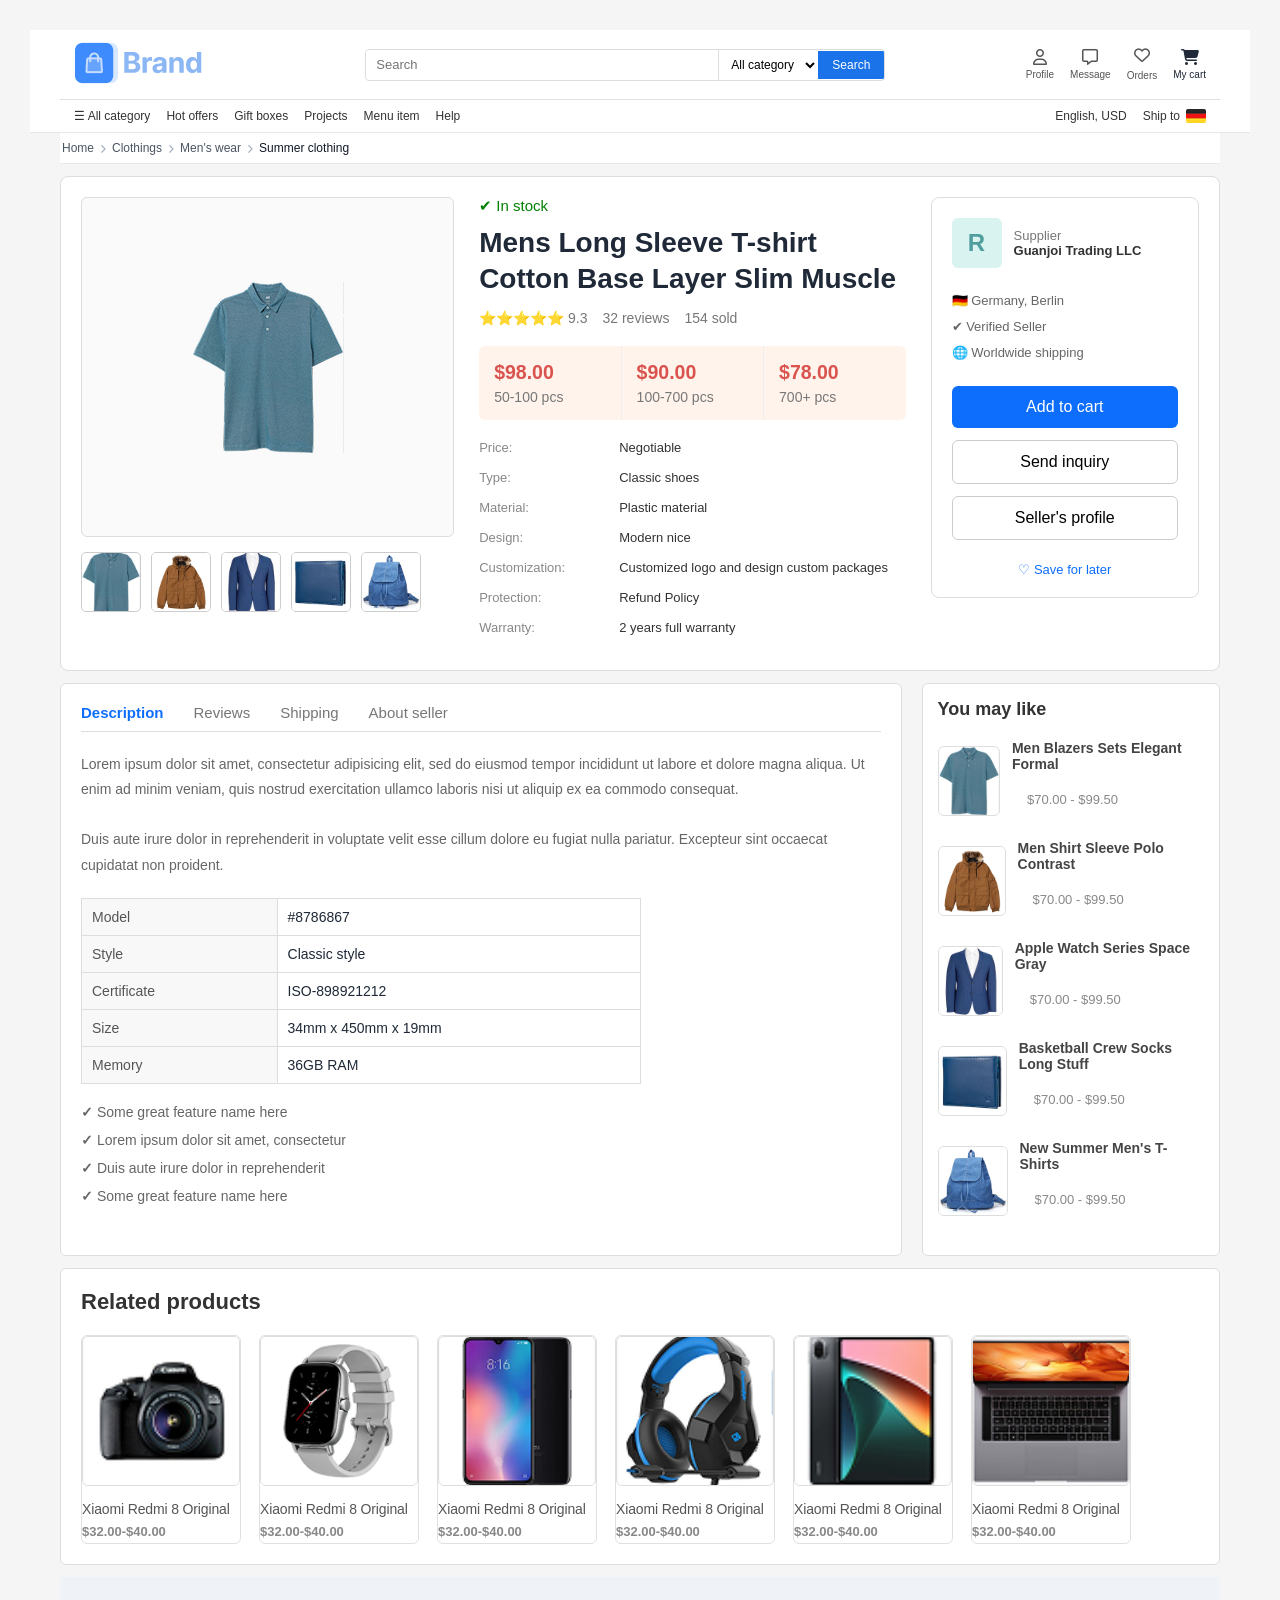
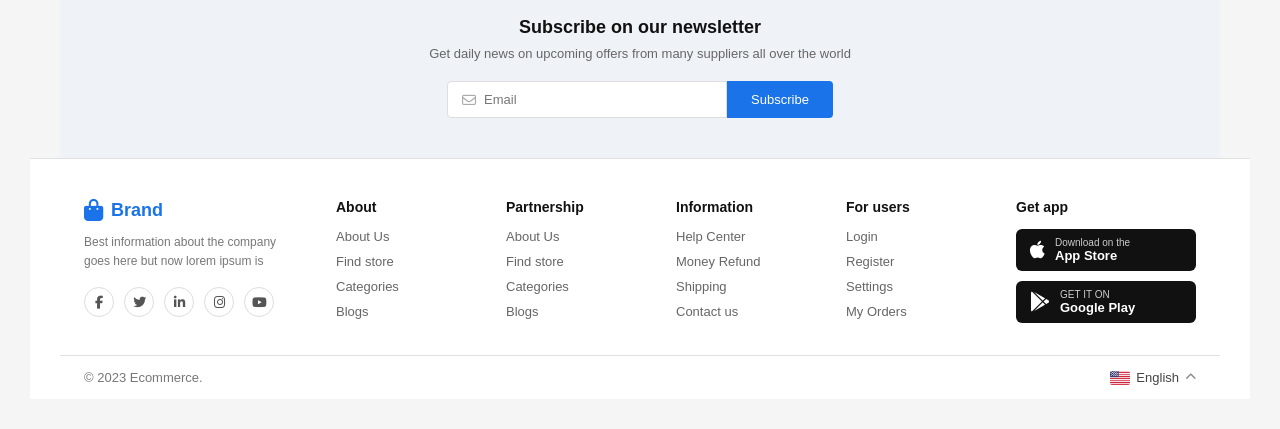
==== product.html @ b22c31a4 "first commit" ====
<!DOCTYPE html>
<!--
  Product detail — product.css + product-page.js + catalog.js + cart.js
-->
<html lang="en">

<head>
    <meta charset="UTF-8" />
    <meta name="viewport" content="width=device-width, initial-scale=1.0, viewport-fit=cover" />
    <meta name="theme-color" content="#1a73e8" />
    <meta name="apple-mobile-web-app-capable" content="yes" />
    <meta name="apple-mobile-web-app-status-bar-style" content="default" />
    <link rel="manifest" href="manifest.json" />
    <title>Product Card</title>
    <link rel="stylesheet" href="https://cdnjs.cloudflare.com/ajax/libs/font-awesome/6.5.0/css/all.min.css">
    <link rel="stylesheet" href="style.css">
    <link rel="stylesheet" href="product.css">
    <script src="./cart.js" defer></script>
    <script src="./site.js" defer></script>
    <script src="./catalog.js" defer></script>
    <script src="./product-page.js" defer></script>
</head>

<body>
    <header>
        <div class="top-navbar">
            <div class="logo">
                <a href="index.html"><img src="./assets/Layout/Brand/logo-colored.png" alt="Brand"></a>
            </div>
            <form class="search-bar">
                <input type="text" placeholder="Search" />
                <select>
                    <option>All category</option>
                    <option>Electronics</option>
                    <option>Clothing</option>
                </select>
                <button type="submit">Search</button>
            </form>
            <div class="nav-icons">
                <div class="nav-item">
                    <i class="fa-regular fa-user"></i>
                    <span>Profile</span>
                </div>
                <div class="nav-item">
                    <i class="fa-regular fa-message"></i>
                    <span>Message</span>
                </div>
                <div class="nav-item">
                    <i class="fa-regular fa-heart"></i>
                    <a href="listings.html"><span>Orders</span></a>
                </div>
                <a href="shopping-cart.html" class="nav-item nav-cart-link" data-nav-cart-link aria-label="Shopping cart">
                    <span class="nav-cart-visual" aria-hidden="true">
                        <i class="fa-solid fa-cart-shopping"></i>
                        <span class="nav-cart-badge" data-cart-badge hidden>0</span>
                    </span>
                    <span class="nav-cart-label">My cart</span>
                </a>
            </div>
        </div>
        <nav class="bottom-navbar">
            <ul class="menu-left">
                <li><a href="listings.html?category=mobile-accessories">☰ All category</a></li>
                <li><a href="listings.html">Hot offers</a></li>
                <li>Gift boxes</li>
                <li>Projects</li>
                <li>Menu item</li>
                <li>Help</li>
            </ul>
            <ul class="menu-right">
                <li>English, USD</li>
                <li>Ship to <img src="./assets/Layout1/Image/flags/DE@2x.png" alt="DE"></li>
            </ul>
        </nav>
    </header>
    <div class="breadcrumb-bar">
        <div class="breadcrumb-inner">
            <a href="index.html">Home</a>
            <i class="fa-solid fa-chevron-right"></i>
            <a href="listings.html?category=mobile-accessories">Clothings</a>
            <i class="fa-solid fa-chevron-right"></i>
            <a href="listings.html?category=headphones">Men's wear</a>
            <i class="fa-solid fa-chevron-right"></i>
            <span>Summer clothing</span>
        </div>
    </div>

    <div class="container">

        <!-- LEFT -->
        <div class="left">

            <div class="main-image">
                <img id="productMainImage" src="./assets/Layout/alibaba/Image/cloth/1.png" alt="Product">
            </div>

            <div class="thumbnails">
                <div class="thumb"><img src="./assets/Layout/alibaba/Image/cloth/1.png"></div>
                <div class="thumb"><img src="./assets/Layout/alibaba/Image/cloth/2.png"></div>
                <div class="thumb"><img src="./assets/Layout/alibaba/Image/cloth/3.png"></div>
                <div class="thumb"><img src="./assets/Layout/alibaba/Image/cloth/4.png"></div>
                <div class="thumb"><img src="./assets/Layout/alibaba/Image/cloth/5.png"></div>
            </div>

        </div>

        <!-- MIDDLE -->
        <div class="middle">

            <div class="stock">✔ In stock</div>

            <div class="title" id="productPageTitle">
                Mens Long Sleeve T-shirt Cotton Base Layer Slim Muscle
            </div>

            <div class="rating">
                <span>⭐⭐⭐⭐⭐ 9.3</span>
                <span>32 reviews</span>
                <span>154 sold</span>
            </div>

            <div class="price-box">

                <div class="price">
                    <h2>$98.00</h2>
                    <p>50-100 pcs</p>
                </div>

                <div class="price">
                    <h2>$90.00</h2>
                    <p>100-700 pcs</p>
                </div>

                <div class="price">
                    <h2>$78.00</h2>
                    <p>700+ pcs</p>
                </div>

            </div>

            <div class="info">

                <div class="info-row">
                    <div class="label">Price:</div>
                    <div class="value">Negotiable</div>
                </div>

                <div class="info-row">
                    <div class="label">Type:</div>
                    <div class="value">Classic shoes</div>
                </div>

                <div class="info-row">
                    <div class="label">Material:</div>
                    <div class="value">Plastic material</div>
                </div>

                <div class="info-row">
                    <div class="label">Design:</div>
                    <div class="value">Modern nice</div>
                </div>

                <div class="info-row">
                    <div class="label">Customization:</div>
                    <div class="value">
                        Customized logo and design custom packages
                    </div>
                </div>

                <div class="info-row">
                    <div class="label">Protection:</div>
                    <div class="value">Refund Policy</div>
                </div>

                <div class="info-row">
                    <div class="label">Warranty:</div>
                    <div class="value">2 years full warranty</div>
                </div>

            </div>

        </div>

        <!-- RIGHT -->
        <div class="right">

            <div class="supplier">

                <div class="logo">R</div>

                <div>
                    <div style="color:#777;">Supplier</div>
                    <div class="company">Guanjoi Trading LLC</div>
                </div>

            </div>

            <div class="details">
                🇩🇪 Germany, Berlin <br>
                ✔ Verified Seller <br>
                🌐 Worldwide shipping
            </div>

            <button type="button" class="btn primary" id="productAddToCartBtn">Add to cart</button>
            <button type="button" class="btn secondary">Send inquiry</button>
            <button type="button" class="btn secondary">Seller's profile</button>

            <div class="save">♡ Save for later</div>

        </div>

    </div>
    <!-- TOP SECTION -->
    <div class="top-section">

        <!-- LEFT -->
        <div class="left-panel">

            <!-- TABS -->
            <div class="tabs">
                <div class="tab active">Description</div>
                <div class="tab">Reviews</div>
                <div class="tab">Shipping</div>
                <div class="tab">About seller</div>
            </div>

            <!-- DESCRIPTION -->
            <div class="description">
                Lorem ipsum dolor sit amet, consectetur adipisicing elit,
                sed do eiusmod tempor incididunt ut labore et dolore magna aliqua.
                Ut enim ad minim veniam, quis nostrud exercitation ullamco laboris
                nisi ut aliquip ex ea commodo consequat.

                <br><br>

                Duis aute irure dolor in reprehenderit in voluptate velit esse
                cillum dolore eu fugiat nulla pariatur. Excepteur sint occaecat
                cupidatat non proident.
            </div>

            <!-- TABLE -->
            <table class="info-table">

                <tr>
                    <td>Model</td>
                    <td>#8786867</td>
                </tr>

                <tr>
                    <td>Style</td>
                    <td>Classic style</td>
                </tr>

                <tr>
                    <td>Certificate</td>
                    <td>ISO-898921212</td>
                </tr>

                <tr>
                    <td>Size</td>
                    <td>34mm x 450mm x 19mm</td>
                </tr>

                <tr>
                    <td>Memory</td>
                    <td>36GB RAM</td>
                </tr>

            </table>

            <!-- FEATURES -->
            <ul class="features">
                <li>Some great feature name here</li>
                <li>Lorem ipsum dolor sit amet, consectetur</li>
                <li>Duis aute irure dolor in reprehenderit</li>
                <li>Some great feature name here</li>
            </ul>

        </div>

        <!-- RIGHT -->
        <div class="right-panel">

            <h3>You may like</h3>

            <div class="suggestion">
                <img src="./assets/Layout/alibaba/Image/cloth/1.png" alt="">
                <div class="suggestion-info">
                    <h4>Men Blazers Sets Elegant Formal</h4>
                    <div class="price">$70.00 - $99.50</div>
                </div>
            </div>

            <div class="suggestion">
                <img src="./assets/Layout/alibaba/Image/cloth/2.png" alt="">
                <div class="suggestion-info">
                    <h4>Men Shirt Sleeve Polo Contrast</h4>
                    <div class="price">$70.00 - $99.50</div>
                </div>
            </div>

            <div class="suggestion">
                <img src="./assets/Layout/alibaba/Image/cloth/3.png" alt="">
                <div class="suggestion-info">
                    <h4>Apple Watch Series Space Gray</h4>
                    <div class="price">$70.00 - $99.50</div>
                </div>
            </div>

            <div class="suggestion">
                <img src="./assets/Layout/alibaba/Image/cloth/4.png" alt="">
                <div class="suggestion-info">
                    <h4>Basketball Crew Socks Long Stuff</h4>
                    <div class="price">$70.00 - $99.50</div>
                </div>
            </div>

            <div class="suggestion">
                <img src="./assets/Layout/alibaba/Image/cloth/5.png" alt="">
                <div class="suggestion-info">
                    <h4>New Summer Men's T-Shirts</h4>
                    <div class="price">$70.00 - $99.50</div>
                </div>
            </div>

        </div>

    </div>

    <!-- RELATED PRODUCTS -->
    <div class="related-products">

        <h2>Related products</h2>

        <div class="products">

            <div class="product-card">
                <img src="./assets/Image/tech/6.png" alt="">
                <div class="product-name">Xiaomi Redmi 8 Original</div>
                <div class="product-price">$32.00-$40.00</div>
            </div>

            <div class="product-card">
                <img src="./assets/Image/tech/8.png" alt="">
                <div class="product-name">Xiaomi Redmi 8 Original</div>
                <div class="product-price">$32.00-$40.00</div>
            </div>

            <div class="product-card">
                <img src="./assets/Image/tech/image 23.png" alt="">
                <div class="product-name">Xiaomi Redmi 8 Original</div>
                <div class="product-price">$32.00-$40.00</div>
            </div>

            <div class="product-card">
                <img src="./assets/Image/tech/image 29.png" alt="">
                <div class="product-name">Xiaomi Redmi 8 Original</div>
                <div class="product-price">$32.00-$40.00</div>
            </div>

            <div class="product-card">
                <img src="./assets/Image/tech/image 32.png" alt="">
                <div class="product-name">Xiaomi Redmi 8 Original</div>
                <div class="product-price">$32.00-$40.00</div>
            </div>

            <div class="product-card">
                <img src="./assets/Image/tech/image 34.png" alt="">
                <div class="product-name">Xiaomi Redmi 8 Original</div>
                <div class="product-price">$32.00-$40.00</div>
            </div>

        </div>

    </div>

    <!-- Newsletter -->
    <div class="newsletter-section">
        <h3 class="newsletter-title">Subscribe on our newsletter</h3>
        <p class="newsletter-sub">Get daily news on upcoming offers from many suppliers all over the world</p>
        <div class="newsletter-form">
            <div class="newsletter-input-wrap">
                <i class="fa-regular fa-envelope"></i>
                <input type="email" placeholder="Email">
            </div>
            <button class="newsletter-btn">Subscribe</button>
        </div>
    </div>
    
    <!-- Footer -->
    <footer class="footer">
        <div class="footer-top">

            <!-- Brand -->
            <div class="footer-brand">
                <div class="footer-logo">
                    <i class="fa-solid fa-bag-shopping"></i>
                    <span>Brand</span>
                </div>
                <p class="footer-desc">Best information about the company goes here but now lorem ipsum is</p>
                <div class="footer-socials">
                    <a href="#"><i class="fa-brands fa-facebook-f"></i></a>
                    <a href="#"><i class="fa-brands fa-twitter"></i></a>
                    <a href="#"><i class="fa-brands fa-linkedin-in"></i></a>
                    <a href="#"><i class="fa-brands fa-instagram"></i></a>
                    <a href="#"><i class="fa-brands fa-youtube"></i></a>
                </div>
            </div>

            <!-- About -->
            <div class="footer-col">
                <h4 class="footer-col-title">About</h4>
                <ul>
                    <li><a href="#">About Us</a></li>
                    <li><a href="#">Find store</a></li>
                    <li><a href="#">Categories</a></li>
                    <li><a href="#">Blogs</a></li>
                </ul>
            </div>

            <!-- Partnership -->
            <div class="footer-col">
                <h4 class="footer-col-title">Partnership</h4>
                <ul>
                    <li><a href="#">About Us</a></li>
                    <li><a href="#">Find store</a></li>
                    <li><a href="#">Categories</a></li>
                    <li><a href="#">Blogs</a></li>
                </ul>
            </div>

            <!-- Information -->
            <div class="footer-col">
                <h4 class="footer-col-title">Information</h4>
                <ul>
                    <li><a href="#">Help Center</a></li>
                    <li><a href="#">Money Refund</a></li>
                    <li><a href="#">Shipping</a></li>
                    <li><a href="#">Contact us</a></li>
                </ul>
            </div>

            <!-- For users -->
            <div class="footer-col">
                <h4 class="footer-col-title">For users</h4>
                <ul>
                    <li><a href="#">Login</a></li>
                    <li><a href="#">Register</a></li>
                    <li><a href="#">Settings</a></li>
                    <li><a href="#">My Orders</a></li>
                </ul>
            </div>

            <!-- Get app -->
            <div class="footer-col">
                <h4 class="footer-col-title">Get app</h4>
                <div class="app-buttons">
                    <a href="#" class="app-btn">
                        <i class="fa-brands fa-apple"></i>
                        <div>
                            <span class="app-sub">Download on the</span>
                            <span class="app-store">App Store</span>
                        </div>
                    </a>
                    <a href="#" class="app-btn">
                        <i class="fa-brands fa-google-play"></i>
                        <div>
                            <span class="app-sub">GET IT ON</span>
                            <span class="app-store">Google Play</span>
                        </div>
                    </a>
                </div>
            </div>

        </div>

        <!-- Footer Bottom -->
        <div class="footer-bottom">
            <p>© 2023 Ecommerce.</p>
            <div class="footer-lang">
                <img src="./assets/Layout1/Image/flags/US@2x.png" alt="">
                <span>English</span>
                <i class="fa-solid fa-chevron-up"></i>
            </div>
        </div>
    </footer>


</body>

</html>
---- style.css ----
/* =============================================================================
   style.css — Global layout & homepage sections
   Load order: this file first, then page CSS (listings / product / cart).
   Contains: reset, header & nav, home grids, footer, responsive breakpoints.
   ============================================================================= */

/* --- Reset --- */
* {
    margin: 0;
    padding: 0;
    box-sizing: border-box;
}


/* --- Layout tokens (used sitewide + in page stylesheets) --- */
:root {
    /* Max content width and horizontal inset for centered sections */
    --site-max-width: 1160px;
    --site-gutter: 16px;
    /* Minimum tap target for icon-only nav on small screens */
    --tap-min: 44px;
}


html {
    -webkit-text-size-adjust: 100%;
    text-size-adjust: 100%;
}


body {
    font-family: system-ui, -apple-system, "Segoe UI", Roboto, "Helvetica Neue", Arial, sans-serif;
    font-size: 13px;
    background: #f7fafc;
    color: #1f2937;
    padding-left: env(safe-area-inset-left, 0);
    padding-right: env(safe-area-inset-right, 0);
    padding-bottom: env(safe-area-inset-bottom, 0);
}

header {
    background: #fff;
    border-bottom: 1px solid #e5e7eb;
    padding-top: env(safe-area-inset-top, 0);
}


/* --- Breadcrumb (all pages) --- */
.breadcrumb-bar {
    background: #fff;
    border-bottom: 1px solid #e8e8e8;
    padding: 8px 0;
    width: min(var(--site-max-width), calc(100% - (var(--site-gutter) * 2)));
    margin: 0 auto;
}

.breadcrumb-inner {
    display: flex;
    align-items: center;
    gap: 6px;
    font-size: 12px;
    color: #7b8794;
    padding: 0 2px;
}

.breadcrumb-inner a {
    color: #4b5563;
    text-decoration: none;
}

.breadcrumb-inner a:hover {
    color: #1a73e8;
}

.breadcrumb-inner i {
    font-size: 9px;
    color: #a0aec0;
}

.breadcrumb-inner span {
    color: #111827;
    font-weight: 500;
}


/* Centered column width: same math as --site-max-width + gutters */
.top-navbar,
.bottom-navbar,
.main,
.deals-section,
.home-section,
.electronics-section,
.quote-banner,
.recommended-section,
.services-section,
.suppliers-section,
.newsletter-section,
.footer-top,
.footer-bottom {
    width: min(var(--site-max-width), calc(100% - (var(--site-gutter) * 2)));
    margin-left: auto;
    margin-right: auto;
}


/* ========== Top header: logo + search + account icons ========== */
.top-navbar {
    display: flex;
    align-items: center;
    justify-content: space-between;
    padding: 10px 14px;
    background: #fff;
}

.logo h2 {
    font-size: 22px;
    font-weight: 700;
}


/* Primary search (submit guarded in site.js when query empty) */
.search-bar {
    display: flex;
    align-items: center;
    border: 1px solid #ddd;
    border-radius: 4px;
    overflow: hidden;
    flex: 1;
    margin: 0 24px;
    max-width: 520px;
}

.search-bar input {
    flex: 1;
    border: none;
    outline: none;
    padding: 7px 10px;
    font-size: 13px;
}

.search-bar select {
    border: none;
    border-left: 1px solid #ddd;
    outline: none;
    padding: 7px 8px;
    background: #fff;
    font-size: 12px;
    cursor: pointer;
}

.search-bar button {
    border: none;
    background: #1a73e8;
    color: #fff;
    padding: 7px 14px;
    cursor: pointer;
    font-size: 12px;
    white-space: nowrap;
}


/* Profile / messages / orders / cart — cart uses .nav-cart-link + badge */
.nav-icons {
    display: flex;
    align-items: center;
    gap: 16px;
}

.nav-item {
    display: flex;
    flex-direction: column;
    align-items: center;
    cursor: pointer;
    color: #555;
    gap: 4px;
    text-decoration: none;
}

.nav-item a {
    color: inherit;
    text-decoration: none;
}

.nav-item a[aria-current="page"] span {
    color: #1a73e8;
    font-weight: 600;
}

.nav-item i {
    font-size: 16px;
}

.nav-item span {
    font-size: 10px;
}

a.nav-item {
    color: inherit;
    text-decoration: none;
}

.nav-cart-link {
    position: relative;
}

.nav-cart-visual {
    position: relative;
    display: inline-flex;
    align-items: center;
    justify-content: center;
}

.nav-cart-badge {
    position: absolute;
    top: -7px;
    right: -10px;
    min-width: 16px;
    height: 16px;
    padding: 0 4px;
    border-radius: 999px;
    background: #e53935;
    color: #fff;
    font-size: 9px;
    font-weight: 700;
    line-height: 16px;
    text-align: center;
    font-family: system-ui, -apple-system, sans-serif;
    box-shadow: 0 0 0 1px #fff;
}

.nav-cart-link:focus-visible {
    outline: 2px solid #1a73e8;
    outline-offset: 3px;
    border-radius: 4px;
}

.nav-cart-link:hover .nav-cart-label,
.nav-cart-link:hover .fa-cart-shopping {
    color: #1a73e8;
}


/* ========== Secondary nav: category links + locale ========== */
.bottom-navbar {
    display: flex;
    align-items: center;
    justify-content: space-between;
    padding: 9px 14px;
    background: #fff;
    border-top: 1px solid #e0e0e0;
}

.menu-left {
    display: flex;
    align-items: center;
    gap: 16px;
    list-style: none;
    margin: 0;
    padding: 0;
}

.menu-left li {
    cursor: pointer;
    color: #333;
    font-size: 12px;
}

.menu-left li a {
    color: inherit;
    text-decoration: none;
}

.menu-right {
    display: flex;
    align-items: center;
    gap: 16px;
    list-style: none;
    margin: 0;
    padding: 0;
}

.menu-right li {
    display: flex;
    align-items: center;
    gap: 6px;
    cursor: pointer;
    color: #333;
    font-size: 12px;
}

.menu-right li img {
    width: 20px;
    height: 14px;
    object-fit: cover;
    border-radius: 2px;
    vertical-align: middle;
}


/* ========== Homepage: categories | hero banner | side panel ========== */
.main {
    display: flex;
    align-items: stretch;
    gap: 10px;
    padding: 10px;
    background: #fff;
    border: 1px solid #e5e7eb;
    border-radius: 6px;
    margin-top: 12px;
}


/* Left column category list */
.categories {
    width: 180px;
    flex-shrink: 0;
    border: 1px solid #e0e0e0;
    border-radius: 4px;
    overflow: hidden;
}

.categories ul {
    list-style: none;
    margin: 0;
    padding: 0;
}

.categories ul li {
    padding: 8px 12px;
    font-size: 12px;
    color: #444;
    cursor: pointer;
    border-bottom: 1px solid #f0f0f0;
    transition: background 0.15s;
}

.categories ul li:last-child {
    border-bottom: none;
}

.categories ul li:hover {
    background: #f5f5f5;
}

.categories ul li.active {
    background: #e8f0fe;
    color: #1a73e8;
    font-weight: 600;
}


/* Center hero */
.main-banner {
    flex: 1;
    position: relative;
    border-radius: 4px;
    overflow: hidden;
    min-height: 300px;
    background: #b2dfdb;
}

.banner-img {
    width: 100%;
    height: 100%;
    object-fit: cover;
    display: block;
}

.banner-content {
    position: absolute;
    top: 50%;
    left: 28px;
    transform: translateY(-50%);
    z-index: 2;
}

.banner-subtitle {
    font-size: 14px;
    color: #333;
    margin-bottom: 4px;
}

.banner-title {
    font-size: 40px;
    font-weight: 700;
    color: #111;
    margin-bottom: 20px;
    line-height: 1.05;
}

.learn-more-btn {
    background: #fff;
    color: #333;
    border: 1px solid #ccc;
    padding: 7px 14px;
    border-radius: 4px;
    font-size: 12px;
    cursor: pointer;
    transition: background 0.15s;
}

.learn-more-btn:hover {
    background: #f5f5f5;
}


/* Right: login card + promo tiles */
.side-panel {
    width: 180px;
    flex-shrink: 0;
    display: flex;
    flex-direction: column;
    gap: 8px;
}

.user-card {
    border: 1px solid #e0e0e0;
    border-radius: 4px;
    padding: 10px;
    background: #fff;
}

.user-info {
    display: flex;
    align-items: center;
    gap: 10px;
    margin-bottom: 12px;
}

.user-avatar-icon {
    font-size: 16px;
    color: #bbb;
    border: 1.5px solid #ddd;
    border-radius: 50%;
    width: 32px;
    height: 32px;
    display: flex;
    align-items: center;
    justify-content: center;
    flex-shrink: 0;
}

.user-hello {
    font-size: 12px;
    font-weight: 600;
    color: #222;
}

.user-sub {
    font-size: 11px;
    color: #888;
}

.auth-buttons {
    display: flex;
    gap: 8px;
}

.btn-join {
    flex: 1;
    background: #1a73e8;
    color: #fff;
    border: none;
    padding: 6px 0;
    border-radius: 4px;
    font-size: 12px;
    cursor: pointer;
}

.btn-join:hover {
    background: #1558b0;
}

.btn-login {
    flex: 1;
    background: #fff;
    color: #1a73e8;
    border: 1px solid #1a73e8;
    padding: 6px 0;
    border-radius: 4px;
    font-size: 12px;
    cursor: pointer;
}

.btn-login:hover {
    background: #e8f0fe;
}

.promo-card {
    border-radius: 4px;
    padding: 12px 10px;
    font-size: 12px;
    color: #fff;
    font-weight: 500;
    line-height: 1.6;
    cursor: pointer;
    flex: 1;
    min-height: 68px;
    display: flex;
    flex-direction: column;
    justify-content: center;
}

.promo-orange {
    background: #f07b2d;
}

.promo-teal {
    background: #2fa89a;
}


/* ========== Deals strip: timer + product tiles ========== */
.deals-section {
    display: flex;
    align-items: center;
    border: 1px solid #e0e0e0;
    border-radius: 6px;
    margin: 12px auto;
    padding: 0;
    gap: 0;
}


.deals-left {
    width: 180px;
    flex-shrink: 0;
    padding: 16px;
    border-right: 1px solid #e0e0e0;
}

.deals-title {
    font-size: 16px;
    font-weight: 700;
    color: #111;
    margin-bottom: 4px;
}

.deals-sub {
    font-size: 13px;
    color: #1a73e8;
    margin-bottom: 16px;
}

.countdown {
    display: flex;
    gap: 6px;
}

.countdown-box {
    display: flex;
    flex-direction: column;
    align-items: center;
    background: #4a4a4a;
    color: #fff;
    border-radius: 4px;
    padding: 6px 8px;
    min-width: 42px;
}

.count-num {
    font-size: 16px;
    font-weight: 700;
    line-height: 1;
}

.count-label {
    font-size: 10px;
    margin-top: 3px;
    color: #ccc;
}


.deals-products {
    display: flex;
    flex: 1;
    justify-content: space-around;
    align-items: center;
    padding-left: 0;
}

.deal-card {
    display: flex;
    flex-direction: column;
    align-items: center;
    gap: 8px;
    padding: 14px 8px;
    border-right: 1px solid #f0f0f0;
    flex: 1;
    cursor: pointer;
    transition: background 0.15s;
}

.deal-card:last-child {
    border-right: none;
}

.deal-card:hover {
    background: #fafafa;
    border-radius: 4px;
}

.deal-card img {
    width: 78px;
    height: 78px;
    object-fit: contain;
}

.deal-name {
    font-size: 13px;
    color: #333;
    text-align: center;
}

.deal-discount {
    background: #fee2e2;
    color: #e53935;
    font-size: 12px;
    font-weight: 600;
    padding: 3px 10px;
    border-radius: 20px;
}


/* ========== Home & outdoor: banner + 4×2 grid ========== */
.home-section {
    display: grid;
    grid-template-columns: 300px 1fr;
    gap: 0;
    padding: 0;
    margin: 12px auto;
    border: 1px solid #e5e7eb;
    border-radius: 6px;
    overflow: hidden;
    background: #fff;
}


.home-banner {
    position: relative;
    background: #f3e7d9;
    border-radius: 6px;
    overflow: hidden;
    padding: 20px;
}

.home-banner img {
    width: 100%;
    height: auto;
    margin-top: 10px;
}

.home-banner-content h3 {
    font-size: 20px;
    margin-bottom: 10px;
}

.home-banner-content button {
    background: white;
    border: none;
    padding: 8px 14px;
    border-radius: 4px;
    cursor: pointer;
}


.home-grid {
    display: grid;
    grid-template-columns: repeat(4, 1fr);
    gap: 0;
}

.home-card {
    background: white;
    padding: 12px;
    border-radius: 0;
    position: relative;
    min-height: 150px;
    border-left: 1px solid #f0f0f0;
    border-bottom: 1px solid #f0f0f0;
}

.home-card p {
    font-size: 14px;
    font-weight: 500;
}

.home-card span {
    font-size: 12px;
    color: #777;
}

.home-card img {
    position: absolute;
    bottom: 10px;
    right: 10px;
    width: 82px;
    max-height: 82px;
    object-fit: contain;
    height: auto;
}


/* ========== Consumer electronics: promo column + 4×2 grid ========== */
.electronics-section {
    display: flex;
    align-items: stretch;
    border: 1px solid #e0e0e0;
    border-radius: 6px;
    margin: 12px auto;
    overflow: hidden;
}


.electronics-left {
    width: 200px;
    flex-shrink: 0;
    background: #dce8fb;
    padding: 20px 16px 0 16px;
    display: flex;
    flex-direction: column;
    align-items: flex-start;
    position: relative;
    overflow: hidden;
}

.electronics-title {
    font-size: 15px;
    font-weight: 700;
    color: #111;
    line-height: 1.4;
    margin-bottom: 16px;
}

.source-btn {
    background: #fff;
    color: #333;
    border: 1px solid #ccc;
    padding: 7px 16px;
    border-radius: 4px;
    font-size: 13px;
    cursor: pointer;
    margin-bottom: 12px;
    transition: background 0.15s;
}

.source-btn:hover {
    background: #f0f0f0;
}

.electronics-promo-img {
    width: 100%;
    object-fit: contain;
    margin-top: auto;
    display: block;
}


.electronics-grid {
    flex: 1;
    display: grid;
    grid-template-columns: repeat(4, 1fr);
    border-left: 1px solid #e0e0e0;
}

.elec-card {
    display: flex;
    align-items: center;
    justify-content: space-between;
    padding: 14px 16px;
    border-right: 1px solid #e0e0e0;
    border-bottom: 1px solid #e0e0e0;
    cursor: pointer;
    transition: background 0.15s;
    gap: 8px;
}


/* 4-column grid: trim outer borders */
.elec-card:nth-child(4n) {
    border-right: none;
}


.elec-card:nth-last-child(-n+4) {
    border-bottom: none;
}

.elec-card:hover {
    background: #fafafa;
}

.elec-info {
    display: flex;
    flex-direction: column;
    gap: 2px;
}

.elec-name {
    font-size: 13px;
    font-weight: 600;
    color: #222;
}

.elec-from {
    font-size: 11px;
    color: #999;
    margin-top: 4px;
}

.elec-price {
    font-size: 13px;
    color: #333;
}

.elec-card img {
    width: 70px;
    height: 70px;
    object-fit: contain;
    flex-shrink: 0;
}


/* ========== Quote / RFQ banner + form card ========== */
.quote-banner {
    display: flex;
    align-items: center;
    justify-content: space-between;
    margin: 12px auto;
    border-radius: 6px;
    overflow: hidden;
    padding: 48px 40px;
    gap: 40px;
    background-image: url('./assets/Image/backgrounds/Group%20982.png');
    background-size: cover;
    background-position: center;
    position: relative;
}


.quote-banner::before {
    content: '';
    position: absolute;
    inset: 0;
    background: linear-gradient(to right, rgba(13, 92, 210, 0.85) 0%, rgba(13, 92, 210, 0.55) 100%);
    z-index: 0;
}


.quote-left {
    flex: 1;
    position: relative;
    z-index: 1;
}

.quote-title {
    font-size: 26px;
    font-weight: 700;
    color: #fff;
    line-height: 1.3;
    margin-bottom: 14px;
    max-width: 360px;
}

.quote-desc {
    font-size: 13px;
    color: rgba(255, 255, 255, 0.85);
    line-height: 1.6;
    max-width: 320px;
}


.quote-form {
    background: #fff;
    border-radius: 6px;
    padding: 24px 20px;
    width: 340px;
    flex-shrink: 0;
    display: flex;
    flex-direction: column;
    gap: 12px;
    position: relative;
    z-index: 1;
}

.form-title {
    font-size: 15px;
    font-weight: 600;
    color: #111;
    margin-bottom: 4px;
}

.form-input {
    width: 100%;
    border: 1px solid #ddd;
    border-radius: 4px;
    padding: 9px 12px;
    font-size: 13px;
    outline: none;
    color: #333;
    font-family: sans-serif;
}

.form-input:focus {
    border-color: #1a73e8;
}

.form-textarea {
    width: 100%;
    border: 1px solid #ddd;
    border-radius: 4px;
    padding: 9px 12px;
    font-size: 13px;
    outline: none;
    color: #333;
    font-family: sans-serif;
    resize: none;
    height: 80px;
}

.form-textarea:focus {
    border-color: #1a73e8;
}

.form-row {
    display: flex;
    gap: 8px;
}

.form-row .quantity-input {
    flex: 1;
}

.form-select {
    border: 1px solid #ddd;
    border-radius: 4px;
    padding: 9px 10px;
    font-size: 13px;
    outline: none;
    background: #fff;
    cursor: pointer;
    color: #333;
    width: 90px;
}

.form-select:focus {
    border-color: #1a73e8;
}

.send-inquiry-btn {
    background: #1a73e8;
    color: #fff;
    border: none;
    padding: 10px 20px;
    border-radius: 4px;
    font-size: 14px;
    cursor: pointer;
    width: fit-content;
    transition: background 0.15s;
}

.send-inquiry-btn:hover {
    background: #1558b0;
}


/* ========== Recommended product cards ========== */
.recommended-section {
    margin: 12px auto;
}

.recommended-title {
    font-size: 16px;
    font-weight: 700;
    color: #111;
    margin-bottom: 16px;
}

.recommended-grid {
    display: grid;
    grid-template-columns: repeat(5, 1fr);
    gap: 12px;
}

.product-card {
    border: 1px solid #e0e0e0;
    border-radius: 6px;
    overflow: hidden;
    cursor: pointer;
    transition: box-shadow 0.15s;
    background: #fff;
}

.product-card:hover {
    box-shadow: 0 4px 12px rgba(0, 0, 0, 0.08);
}

.product-img-wrap {
    background: #f9f9f9;
    display: flex;
    align-items: center;
    justify-content: center;
    height: 160px;
    padding: 16px;
    border-bottom: 1px solid #f0f0f0;
}

.product-img-wrap img {
    max-width: 100%;
    max-height: 100%;
    object-fit: contain;
}

.product-info {
    padding: 10px 12px 14px;
}

.product-price {
    font-size: 14px;
    font-weight: 700;
    color: #111;
    margin-bottom: 4px;
}

.product-name {
    font-size: 13px;
    font-weight: 500;
    color: #374151;
    line-height: 1.45;
    letter-spacing: -0.01em;
}


/* ========== Extra services grid ========== */
.services-section {
    margin: 12px auto 20px;
}

.services-title {
    font-size: 16px;
    font-weight: 700;
    color: #111;
    margin-bottom: 16px;
}

.services-grid {
    display: grid;
    grid-template-columns: repeat(4, 1fr);
    gap: 16px;
}

.service-card {
    cursor: pointer;
}

.service-img-wrap {
    position: relative;
    border-radius: 6px;
    overflow: hidden;
    height: 150px;
    margin-bottom: 10px;
}

.service-img-wrap img {
    width: 100%;
    height: 100%;
    object-fit: cover;
    display: block;
    transition: transform 0.3s ease;
    filter: brightness(1.2) contrast(1.05) saturate(1.08);
}

.service-card:hover .service-img-wrap img {
    transform: scale(1.04);
}

.service-icon {
    position: absolute;
    bottom: 10px;
    right: 10px;
    width: 36px;
    height: 36px;
    background: #fff;
    border-radius: 50%;
    display: flex;
    align-items: center;
    justify-content: center;
    box-shadow: 0 2px 6px rgba(0, 0, 0, 0.15);
    font-size: 14px;
    color: #444;
}

.service-name {
    font-size: 13px;
    font-weight: 600;
    color: #222;
    line-height: 1.4;
}


/* ========== Suppliers by region ========== */
.suppliers-section {
    margin: 12px auto;
    padding: 24px;
    background: #fff;
}

.suppliers-title {
    font-size: 16px;
    font-weight: 700;
    color: #111;
    margin-bottom: 20px;
}

.suppliers-grid {
    display: grid;
    grid-template-columns: repeat(5, 1fr);
    row-gap: 20px;
    column-gap: 10px;
}

.supplier-item {
    display: flex;
    align-items: center;
    gap: 10px;
    cursor: pointer;
}

.supplier-item img {
    width: 32px;
    height: 22px;
    object-fit: cover;
    border-radius: 2px;
    flex-shrink: 0;
}

.supplier-country {
    font-size: 13px;
    font-weight: 500;
    color: #222;
}

.supplier-domain {
    font-size: 12px;
    color: #999;
}


/* ========== Newsletter signup ========== */
.newsletter-section {
    background: #eff3f8;
    padding: 40px 24px;
    text-align: center;
    margin: 12px auto 0;
}

.newsletter-title {
    font-size: 18px;
    font-weight: 700;
    color: #111;
    margin-bottom: 8px;
}

.newsletter-sub {
    font-size: 13px;
    color: #666;
    margin-bottom: 20px;
}

.newsletter-form {
    display: flex;
    justify-content: center;
    gap: 0;
}

.newsletter-input-wrap {
    display: flex;
    align-items: center;
    gap: 8px;
    border: 1px solid #ddd;
    border-radius: 4px 0 0 4px;
    padding: 0 14px;
    background: #fff;
    width: 280px;
}

.newsletter-input-wrap i {
    color: #aaa;
    font-size: 14px;
}

.newsletter-input-wrap input {
    border: none;
    outline: none;
    font-size: 13px;
    width: 100%;
    padding: 10px 0;
    font-family: sans-serif;
}

.newsletter-btn {
    background: #1a73e8;
    color: #fff;
    border: none;
    padding: 10px 24px;
    border-radius: 0 4px 4px 0;
    font-size: 13px;
    cursor: pointer;
    transition: background 0.15s;
}

.newsletter-btn:hover {
    background: #1558b0;
}


/* ========== Site footer ========== */
.footer {
    background: #fff;
    border-top: 1px solid #e0e0e0;
}

.footer-top {
    display: grid;
    grid-template-columns: 220px repeat(4, 1fr) 180px;
    gap: 32px;
    padding: 40px 24px 32px;
}

.footer-logo {
    display: flex;
    align-items: center;
    gap: 8px;
    font-size: 18px;
    font-weight: 700;
    color: #1a73e8;
    margin-bottom: 12px;
}

.footer-logo i {
    font-size: 22px;
}

.footer-desc {
    font-size: 12px;
    color: #777;
    line-height: 1.6;
    margin-bottom: 16px;
}

.footer-socials {
    display: flex;
    gap: 10px;
}

.footer-socials a {
    width: 30px;
    height: 30px;
    border: 1px solid #ddd;
    border-radius: 50%;
    display: flex;
    align-items: center;
    justify-content: center;
    color: #555;
    font-size: 13px;
    text-decoration: none;
    transition: background 0.15s, color 0.15s;
}

.footer-socials a:hover {
    background: #1a73e8;
    color: #fff;
    border-color: #1a73e8;
}

.footer-col-title {
    font-size: 14px;
    font-weight: 600;
    color: #111;
    margin-bottom: 14px;
}

.footer-col ul {
    list-style: none;
    padding: 0;
    margin: 0;
    display: flex;
    flex-direction: column;
    gap: 10px;
}

.footer-col ul li a {
    font-size: 13px;
    color: #666;
    text-decoration: none;
    transition: color 0.15s;
}

.footer-col ul li a:hover {
    color: #1a73e8;
}

.app-buttons {
    display: flex;
    flex-direction: column;
    gap: 10px;
}

.app-btn {
    display: flex;
    align-items: center;
    gap: 10px;
    background: #111;
    color: #fff;
    border-radius: 6px;
    padding: 8px 14px;
    text-decoration: none;
    transition: background 0.15s;
}

.app-btn:hover {
    background: #333;
}

.app-btn i {
    font-size: 20px;
}

.app-sub {
    display: block;
    font-size: 10px;
    color: #ccc;
}

.app-store {
    display: block;
    font-size: 13px;
    font-weight: 600;
}


.footer-bottom {
    border-top: 1px solid #e0e0e0;
    padding: 14px 24px;
    display: flex;
    align-items: center;
    justify-content: space-between;
}

.footer-bottom p {
    font-size: 13px;
    color: #777;
}

.footer-lang {
    display: flex;
    align-items: center;
    gap: 6px;
    cursor: pointer;
    font-size: 13px;
    color: #444;
}

.footer-lang img {
    width: 20px;
    height: 14px;
    object-fit: cover;
    border-radius: 2px;
}

.footer-lang i {
    font-size: 11px;
    color: #888;
}


/* =============================================================================
   Responsive breakpoints
   - 1200px: slightly tighter grids
   - 992px: stack homepage columns; 2-col electronics
   - 768px: wrap header search; scrollable menu; stacked quote form
   - 576px: icon-first nav; 2-col recommendations
   - 400px: single-column grids; simplified elec borders
   ============================================================================= */

/* --- ≤1200px --- */
@media (max-width: 1200px) {
    .recommended-grid {
        grid-template-columns: repeat(4, 1fr);
    }

    .suppliers-grid {
        grid-template-columns: repeat(4, 1fr);
    }

    .footer-top {
        grid-template-columns: repeat(3, 1fr);
        gap: 28px;
    }
}


/* --- ≤992px (tablet) --- */
@media (max-width: 992px) {
    .main {
        flex-direction: column;
    }

    .categories,
    .side-panel {
        width: 100%;
    }

    .side-panel {
        flex-direction: row;
        flex-wrap: wrap;
    }

    .side-panel > .user-card,
    .side-panel > .promo-card {
        flex: 1 1 200px;
    }

    .deals-section {
        flex-direction: column;
    }

    .deals-left {
        width: 100%;
        border-right: none;
        border-bottom: 1px solid #e0e0e0;
    }

    .deals-products {
        display: grid;
        grid-template-columns: repeat(3, 1fr);
        flex: unset;
        width: 100%;
        padding: 0;
    }

    .deal-card {
        border-right: none;
        border-bottom: 1px solid #f0f0f0;
    }

    .deal-card:last-child {
        border-bottom: none;
    }

    .home-section {
        grid-template-columns: 1fr;
    }

    .home-grid {
        grid-template-columns: repeat(3, 1fr);
    }

    .electronics-grid {
        grid-template-columns: repeat(2, 1fr);
    }

    .elec-card:nth-child(4n) {
        border-right: 1px solid #e0e0e0;
    }

    .elec-card:nth-child(2n) {
        border-right: none;
    }

    .elec-card:nth-last-child(-n+4) {
        border-bottom: 1px solid #e0e0e0;
    }

    .elec-card:nth-last-child(-n+2) {
        border-bottom: none;
    }

    .recommended-grid {
        grid-template-columns: repeat(3, 1fr);
    }

    .services-grid {
        grid-template-columns: repeat(2, 1fr);
    }

    .suppliers-grid {
        grid-template-columns: repeat(3, 1fr);
    }

    .footer-top {
        grid-template-columns: repeat(2, 1fr);
    }
}


/* --- ≤768px (small tablet / large phone) --- */
@media (max-width: 768px) {
    .top-navbar {
        flex-wrap: wrap;
        gap: 10px 12px;
        align-items: center;
    }

    .search-bar {
        order: 3;
        flex: 1 1 100%;
        margin: 0;
        max-width: none;
    }

    .search-bar input {
        min-width: 0;
    }

    .logo {
        flex: 0 0 auto;
    }

    .nav-icons {
        flex: 1 1 auto;
        justify-content: flex-end;
        gap: 12px;
    }

    .bottom-navbar {
        flex-direction: column;
        align-items: stretch;
        gap: 10px;
    }

    .menu-left {
        overflow-x: auto;
        -webkit-overflow-scrolling: touch;
        flex-wrap: nowrap;
        gap: 14px;
        padding-bottom: 6px;
        scrollbar-width: thin;
    }

    .menu-right {
        justify-content: flex-end;
        flex-wrap: wrap;
    }

    .breadcrumb-inner {
        flex-wrap: wrap;
        row-gap: 4px;
    }

    .main-banner {
        min-height: 200px;
    }

    .banner-content {
        left: 16px;
    }

    .banner-title {
        font-size: clamp(24px, 7vw, 36px);
        margin-bottom: 14px;
    }

    .deals-products {
        grid-template-columns: repeat(2, 1fr);
    }

    .home-grid {
        grid-template-columns: repeat(2, 1fr);
    }

    .electronics-section {
        flex-direction: column;
    }

    .electronics-left {
        width: 100%;
    }

    .quote-banner {
        flex-direction: column;
        align-items: stretch;
        padding: 32px 20px;
        gap: 24px;
    }

    .quote-title,
    .quote-desc {
        max-width: none;
    }

    .quote-form {
        width: 100%;
        max-width: none;
    }

    .newsletter-section {
        padding: 28px 16px;
    }

    .newsletter-form {
        flex-direction: column;
        align-items: stretch;
        width: 100%;
        max-width: 400px;
        margin: 0 auto;
    }

    .newsletter-input-wrap {
        width: 100%;
        border-radius: 4px;
    }

    .newsletter-btn {
        border-radius: 4px;
        width: 100%;
    }

    .footer-bottom {
        flex-direction: column;
        align-items: flex-start;
        gap: 12px;
    }

    .checkout-wrap {
        padding: 20px 16px;
        margin-bottom: max(24px, env(safe-area-inset-bottom, 0px));
    }
}


/* --- ≤576px (phone): larger taps, compact nav labels --- */
@media (max-width: 576px) {
    .top-navbar,
    .bottom-navbar {
        padding-left: max(12px, env(safe-area-inset-left, 0px));
        padding-right: max(12px, env(safe-area-inset-right, 0px));
    }

    .nav-icons {
        gap: 6px;
    }

    .nav-item:not(.nav-cart-link) span {
        position: absolute;
        width: 1px;
        height: 1px;
        padding: 0;
        margin: -1px;
        overflow: hidden;
        clip: rect(0, 0, 0, 0);
        white-space: nowrap;
        border: 0;
    }

    .nav-item {
        min-width: var(--tap-min);
        min-height: var(--tap-min);
        justify-content: center;
        box-sizing: border-box;
    }

    .nav-cart-label {
        position: static;
        width: auto;
        height: auto;
        margin: 0;
        overflow: visible;
        clip: auto;
        white-space: nowrap;
        font-size: 9px;
    }

    .recommended-grid {
        grid-template-columns: repeat(2, 1fr);
        gap: 10px;
    }

    .suppliers-grid {
        grid-template-columns: repeat(2, 1fr);
    }

    .services-grid {
        grid-template-columns: 1fr;
    }

    .footer-top {
        grid-template-columns: 1fr;
        padding: 28px 18px 24px;
    }

    .deal-card img {
        width: 64px;
        height: 64px;
    }
}


/* --- ≤400px (narrow phone) --- */
@media (max-width: 400px) {
    .recommended-grid {
        grid-template-columns: 1fr;
    }

    .home-grid {
        grid-template-columns: 1fr;
    }

    .deals-products {
        grid-template-columns: 1fr;
    }

    .electronics-grid {
        grid-template-columns: 1fr;
    }

    .elec-card {
        border-right: none !important;
        border-bottom: 1px solid #e0e0e0;
    }

    .elec-card:last-child {
        border-bottom: none;
    }

    .product-img-wrap {
        height: 140px;
    }

    .suppliers-section {
        padding: 18px 14px;
    }
}


/* --- Desktop: keep header on one row --- */
@media (min-width: 769px) {
    .top-navbar {
        flex-wrap: nowrap;
    }
}
---- product.css ----
/**
 * product.css — Product detail page (gallery, buy box, supplier, tabs)
 * Header/footer come from style.css; this file scopes the product layout.
 * Note: .supplier .logo is scoped so it does not clash with header .logo.
 */

* {
    margin: 0;
    padding: 0;
    box-sizing: border-box;
    font-family: Arial, Helvetica, sans-serif;
}


body {
    background: #f5f5f5;
    padding: 30px;
}


/* Top area: gallery + details + supplier card (flex row on desktop) */
.container {
    background: #fff;
    border: 1px solid #ddd;
    border-radius: 8px;
    padding: 20px;
    display: flex;
    gap: 25px;
    width: min(var(--site-max-width), calc(100% - (var(--site-gutter) * 2)));
    max-width: none;
    margin: 12px auto;
}


/* --- Gallery column --- */
.left {
    width: 35%;
}

.main-image {
    border: 1px solid #ddd;
    border-radius: 6px;
    padding: 20px;
    height: 340px;
    display: flex;
    align-items: center;
    justify-content: center;
    background: #fafafa;
}

.main-image img {
    max-width: 100%;
    max-height: 100%;
}

.thumbnails {
    display: flex;
    gap: 10px;
    margin-top: 15px;
}

.thumb {
    width: 60px;
    height: 60px;
    border: 1px solid #ccc;
    border-radius: 5px;
    overflow: hidden;
    cursor: pointer;
    background: #fff;
}

.thumb img {
    width: 100%;
    height: 100%;
    object-fit: cover;
}


/* --- Title, price, specs --- */
.middle {
    width: 40%;
}

.stock {
    color: green;
    font-size: 15px;
    margin-bottom: 10px;
}

.title {
    font-size: 28px;
    font-weight: bold;
    margin-bottom: 12px;
    line-height: 1.3;
}

.rating {
    display: flex;
    gap: 15px;
    color: #777;
    margin-bottom: 20px;
    font-size: 14px;
}

.price-box {
    display: flex;
    background: #fff3eb;
    border-radius: 6px;
    overflow: hidden;
    margin-bottom: 20px;
}

.price {
    flex: 1;
    padding: 15px;
    border-right: 1px solid #eee;
}

.price:last-child {
    border-right: none;
}

.price h2 {
    color: #d9534f;
    margin-bottom: 5px;
}

.price p {
    color: #777;
    font-size: 14px;
}

.info {
    margin-top: 15px;
}

.info-row {
    display: flex;
    margin-bottom: 15px;
}

.label {
    width: 140px;
    color: #888;
}

.value {
    color: #333;
}


/* --- Supplier / seller card --- */
.right {
    width: 25%;
    border: 1px solid #ddd;
    border-radius: 8px;
    padding: 20px;
    height: fit-content;
}

.supplier {
    display: flex;
    align-items: center;
    gap: 12px;
    margin-bottom: 20px;
}

.supplier .logo {
    width: 50px;
    height: 50px;
    background: #d8f3f0;
    border-radius: 6px;
    display: flex;
    align-items: center;
    justify-content: center;
    font-size: 24px;
    color: #4f9d9d;
    font-weight: bold;
}

.company {
    font-weight: bold;
    color: #333;
}

.details {
    color: #666;
    line-height: 2;
    margin-bottom: 20px;
}

.btn {
    width: 100%;
    padding: 12px;
    border: none;
    border-radius: 6px;
    font-size: 16px;
    cursor: pointer;
    margin-bottom: 12px;
}

.primary {
    background: #0d6efd;
    color: white;
}

.secondary {
    background: white;
    border: 1px solid #ccc;
}

.save {
    text-align: center;
    color: #0d6efd;
    margin-top: 10px;
    cursor: pointer;
}


/* Narrow centered width for lower “tabs” container (same class name) */
.container {
    width: min(var(--site-max-width), calc(100% - (var(--site-gutter) * 2)));
    max-width: none;
    margin: 12px auto;
}


/* --- Description + specs tabs --- */
.top-section {
    display: flex;
    gap: 20px;
    width: min(var(--site-max-width), calc(100% - (var(--site-gutter) * 2)));
    margin: 0 auto;
}


.left-panel {
    flex: 3;
    background: #fff;
    border: 1px solid #ddd;
    border-radius: 6px;
    padding: 20px;
}


.tabs {
    display: flex;
    gap: 30px;
    border-bottom: 1px solid #ddd;
    margin-bottom: 20px;
    padding-bottom: 10px;
}

.tab {
    color: #777;
    cursor: pointer;
    font-size: 15px;
}

.tab.active {
    color: #0d6efd;
    font-weight: bold;
}


.description {
    color: #666;
    line-height: 1.8;
    font-size: 14px;
    margin-bottom: 20px;
}


.info-table {
    width: 70%;
    border-collapse: collapse;
    margin-bottom: 20px;
}

.info-table td {
    border: 1px solid #ddd;
    padding: 10px;
    font-size: 14px;
}

.info-table td:first-child {
    background: #f8f8f8;
    width: 35%;
    color: #555;
}


.features {
    margin-top: 20px;
}

.features li {
    list-style: none;
    margin-bottom: 12px;
    color: #666;
    font-size: 14px;
}

.features li::before {
    content: "✓ ";
    color: #666;
    font-weight: bold;
}

/* RIGHT PANEL */
.right-panel {
    flex: 1;
    background: #fff;
    border: 1px solid #ddd;
    border-radius: 6px;
    padding: 15px;
    height: fit-content;
}

.right-panel h3 {
    margin-bottom: 20px;
    font-size: 18px;
    color: #333;
}


.suggestion {
    display: flex;
    gap: 12px;
    margin-bottom: 18px;
    align-items: center;
}

.suggestion img {
    width: 70px;
    height: 70px;
    object-fit: cover;
    border-radius: 6px;
    border: 1px solid #ddd;
}

.suggestion-info {
    font-size: 14px;
}

.suggestion-info h4 {
    color: #444;
    margin-bottom: 5px;
    font-size: 14px;
}

.price {
    color: #888;
    font-size: 13px;
}


/* --- “Related products” strip below tabs --- */
.related-products {
    margin: 12px auto 0;
    background: #fff;
    border: 1px solid #ddd;
    border-radius: 6px;
    padding: 20px;
    width: min(var(--site-max-width), calc(100% - (var(--site-gutter) * 2)));
}

.related-products h2 {
    margin-bottom: 20px;
    font-size: 22px;
    color: #333;
}


.products {
    display: flex;
    gap: 18px;
    flex-wrap: wrap;
}

.product-card {
    width: 160px;
}

.product-card img {
    width: 100%;
    height: 150px;
    object-fit: cover;
    border-radius: 6px;
    border: 1px solid #ddd;
    background: #fafafa;
}

.product-name {
    margin-top: 10px;
    color: #555;
    font-size: 14px;
}

.product-price {
    color: #888;
    font-size: 13px;
    margin-top: 5px;
}


/* =============================================================================
   Product page: stack columns on tablets and phones
   ============================================================================= */

@media (max-width: 992px) {
    body {
        padding: 16px 12px;
        padding-bottom: max(24px, env(safe-area-inset-bottom, 0px));
    }

    .container {
        flex-direction: column;
        width: 100%;
        max-width: none;
        margin-left: auto;
        margin-right: auto;
    }

    .left,
    .middle,
    .right {
        width: 100%;
    }

    .main-image {
        height: auto;
        min-height: 260px;
    }

    .top-section {
        flex-direction: column;
    }

    .left-panel,
    .right-panel {
        width: 100%;
    }

    .tabs {
        flex-wrap: wrap;
        gap: 16px;
    }

    .info-table {
        width: 100%;
    }

    .related-products {
        width: 100%;
        max-width: none;
    }

    .products {
        justify-content: center;
    }

    .product-card {
        width: calc(50% - 12px);
        min-width: 140px;
    }
}


@media (max-width: 576px) {
    body {
        padding: 12px 10px;
    }

    .title {
        font-size: 22px;
    }

    .price-box {
        flex-direction: column;
    }

    .price {
        border-right: none;
        border-bottom: 1px solid #eee;
    }

    .price:last-child {
        border-bottom: none;
    }

    .info-row {
        flex-direction: column;
        gap: 4px;
    }

    .label {
        width: auto;
    }

    .thumbnails {
        flex-wrap: wrap;
        justify-content: center;
    }

    .product-card {
        width: 100%;
        max-width: 220px;
    }
}
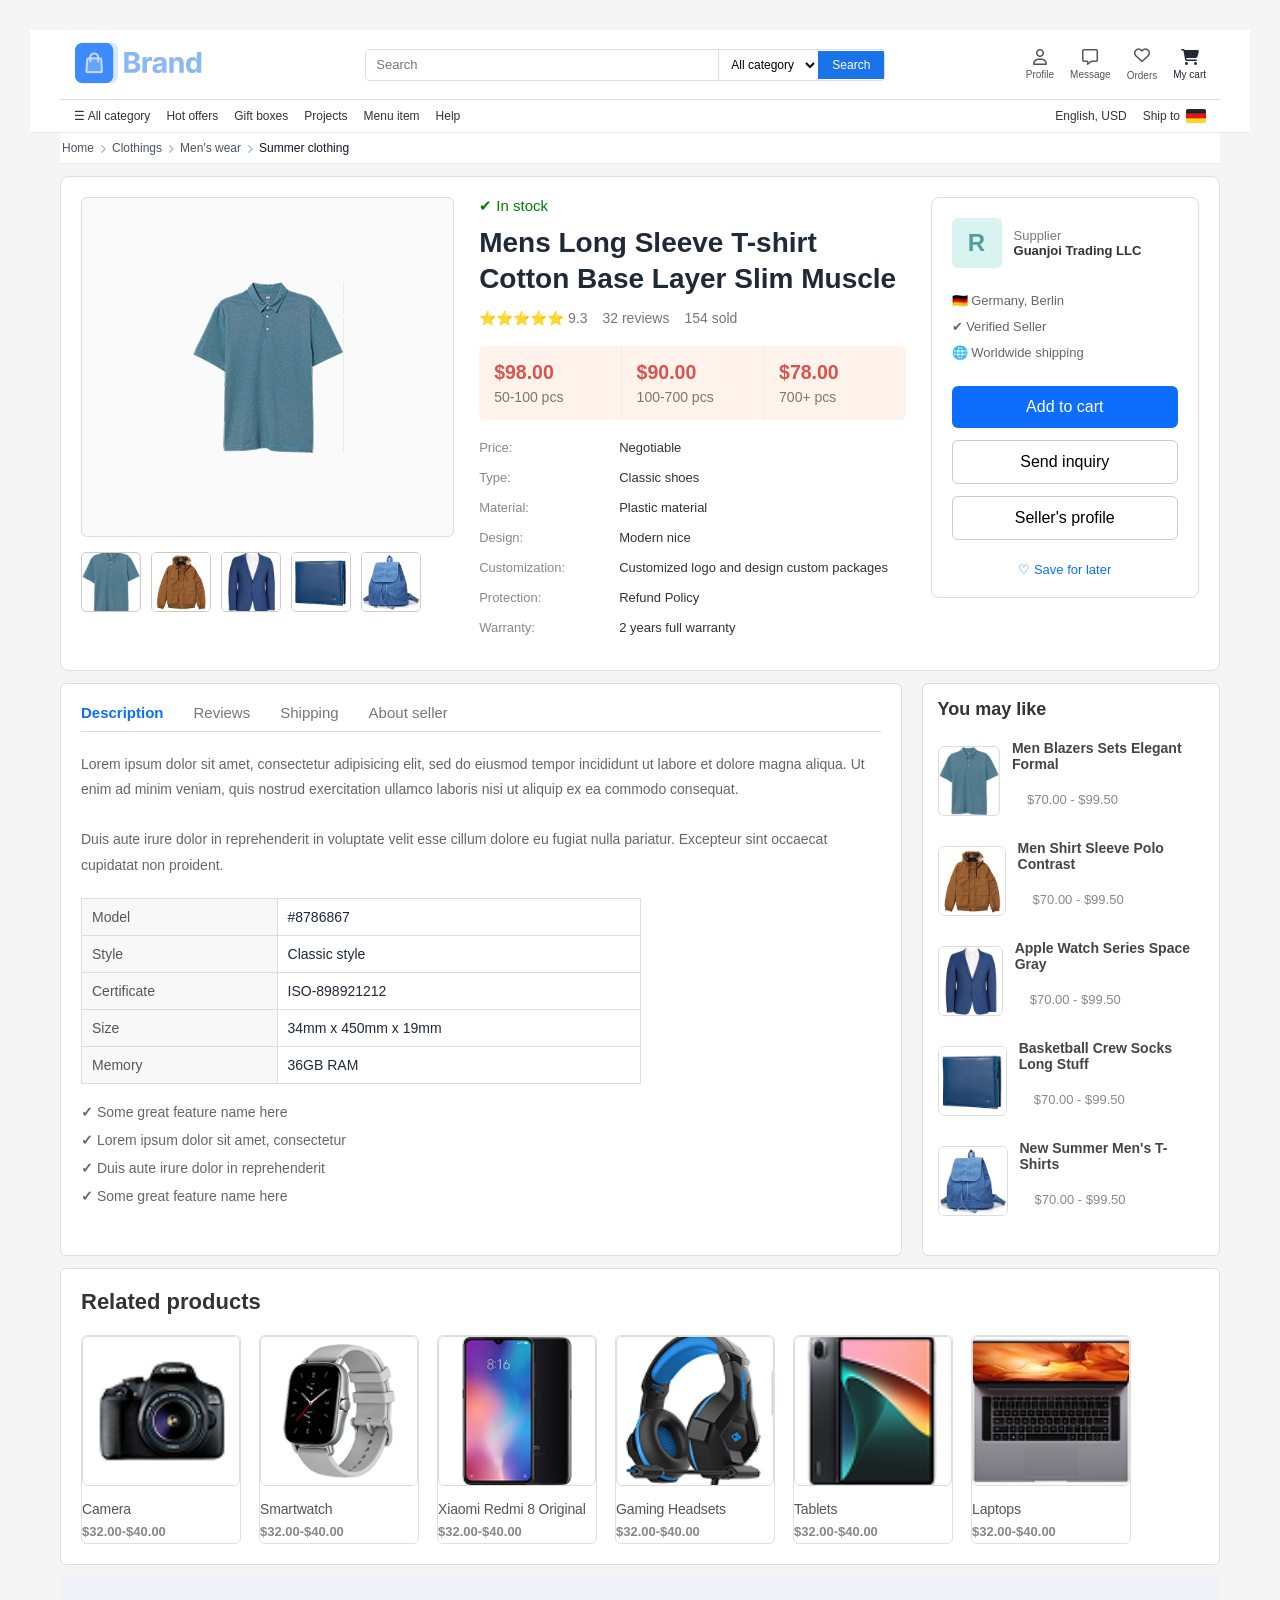
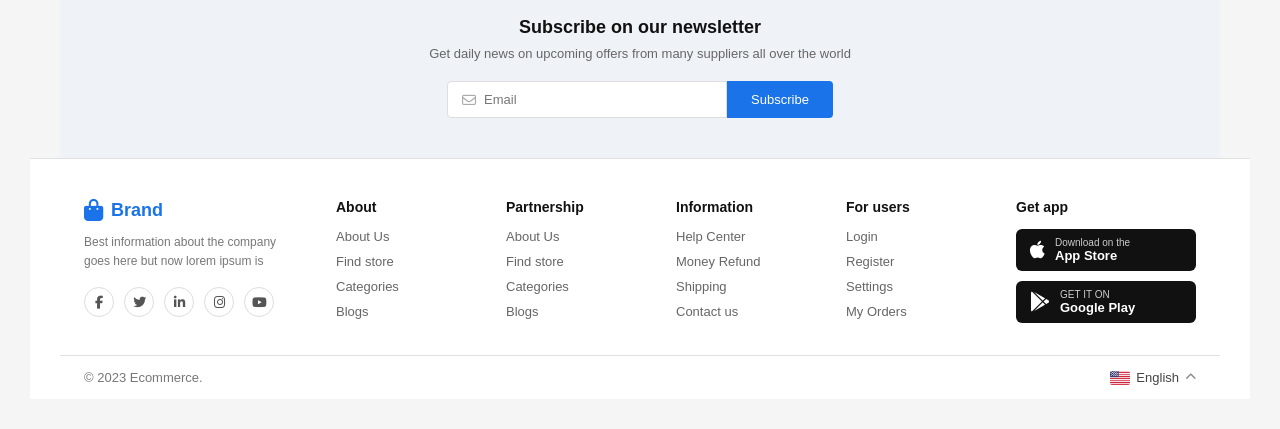
==== commit 757f9475: "First Commit" ====
--- a/product.html
+++ b/product.html
@@ -336,13 +336,13 @@
 
             <div class="product-card">
                 <img src="./assets/Image/tech/6.png" alt="">
-                <div class="product-name">Xiaomi Redmi 8 Original</div>
+                <div class="product-name">Camera</div>
                 <div class="product-price">$32.00-$40.00</div>
             </div>
 
             <div class="product-card">
                 <img src="./assets/Image/tech/8.png" alt="">
-                <div class="product-name">Xiaomi Redmi 8 Original</div>
+                <div class="product-name">Smartwatch</div>
                 <div class="product-price">$32.00-$40.00</div>
             </div>
 
@@ -354,19 +354,19 @@
 
             <div class="product-card">
                 <img src="./assets/Image/tech/image 29.png" alt="">
-                <div class="product-name">Xiaomi Redmi 8 Original</div>
+                <div class="product-name">Gaming Headsets</div>
                 <div class="product-price">$32.00-$40.00</div>
             </div>
 
             <div class="product-card">
                 <img src="./assets/Image/tech/image 32.png" alt="">
-                <div class="product-name">Xiaomi Redmi 8 Original</div>
+                <div class="product-name">Tablets</div>
                 <div class="product-price">$32.00-$40.00</div>
             </div>
 
             <div class="product-card">
                 <img src="./assets/Image/tech/image 34.png" alt="">
-                <div class="product-name">Xiaomi Redmi 8 Original</div>
+                <div class="product-name">Laptops</div>
                 <div class="product-price">$32.00-$40.00</div>
             </div>
 
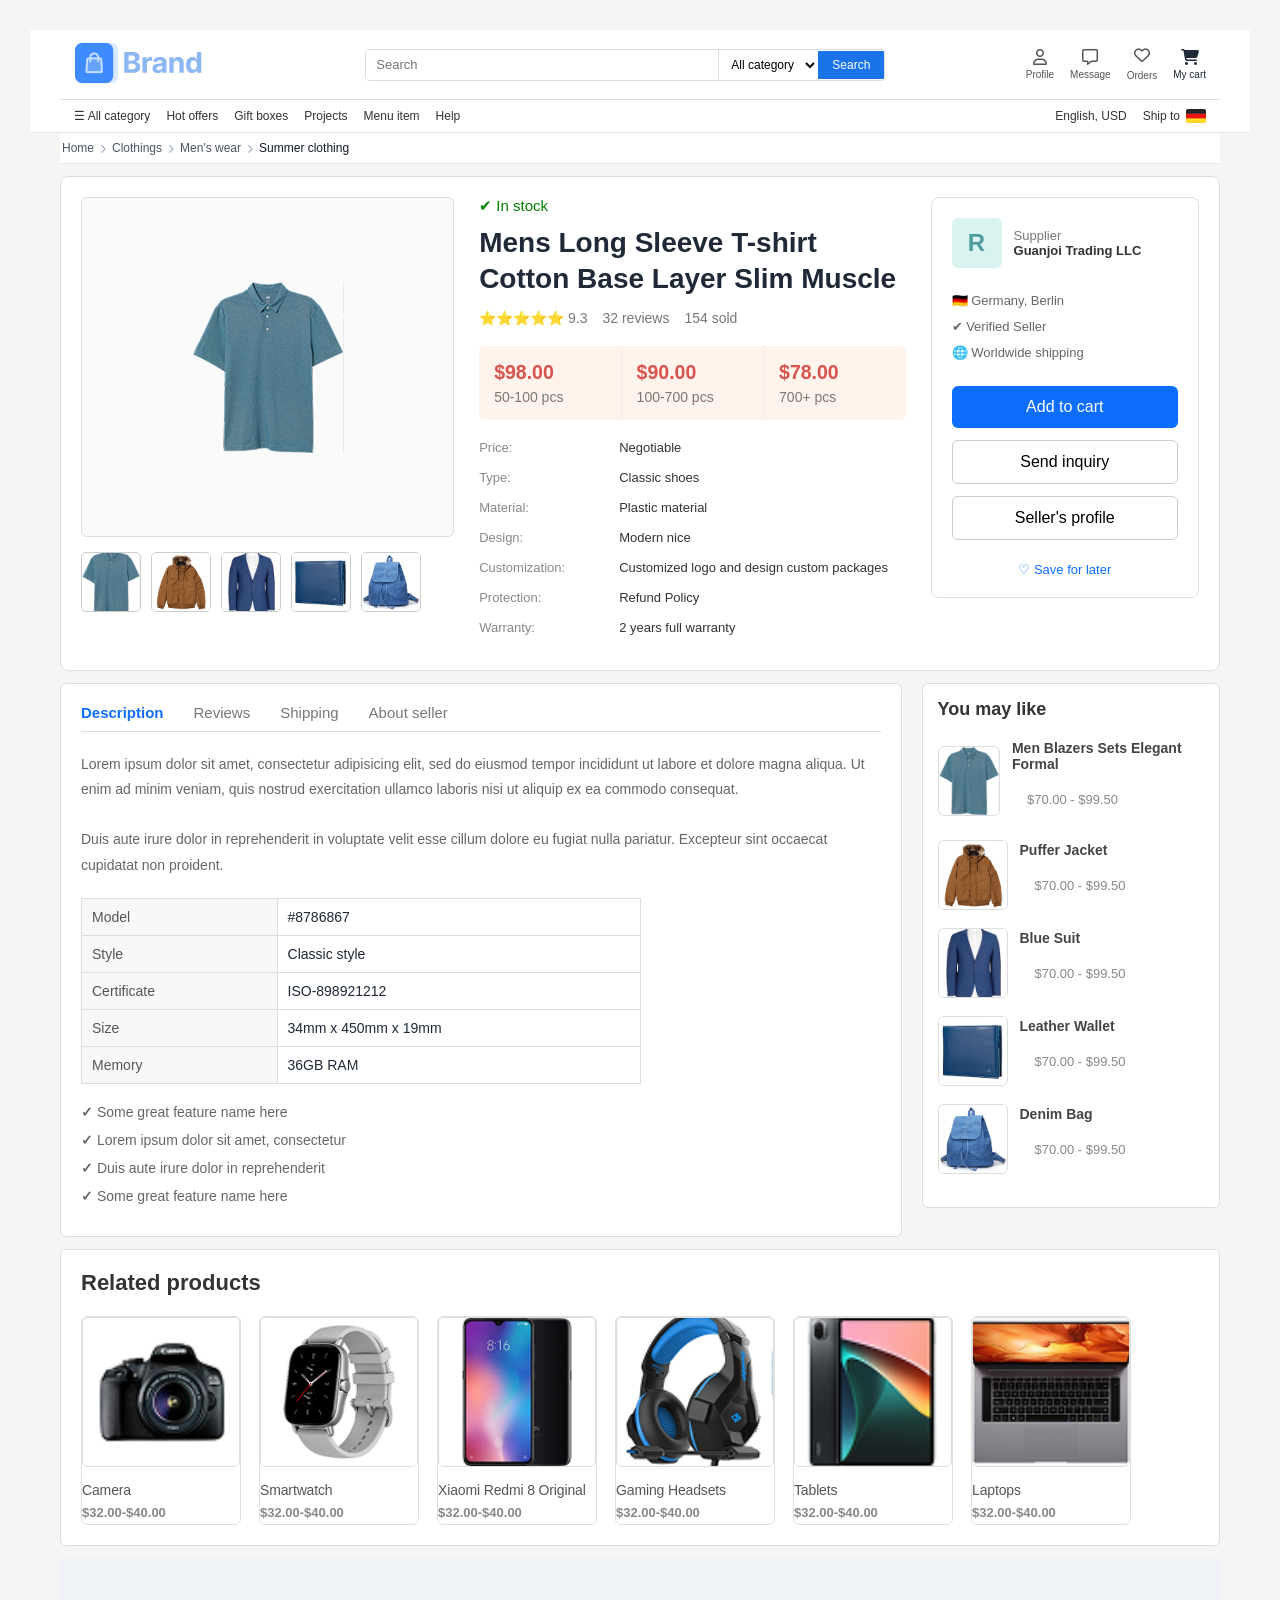
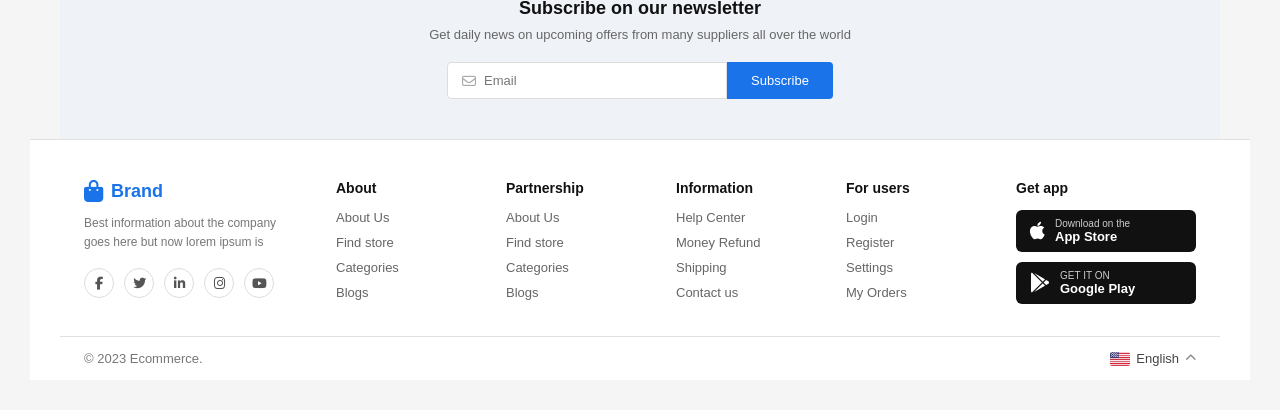
==== commit fa20ddfd: "version 2" ====
--- a/product.html
+++ b/product.html
@@ -294,7 +294,7 @@
             <div class="suggestion">
                 <img src="./assets/Layout/alibaba/Image/cloth/2.png" alt="">
                 <div class="suggestion-info">
-                    <h4>Men Shirt Sleeve Polo Contrast</h4>
+                    <h4>Puffer Jacket</h4>
                     <div class="price">$70.00 - $99.50</div>
                 </div>
             </div>
@@ -302,7 +302,7 @@
             <div class="suggestion">
                 <img src="./assets/Layout/alibaba/Image/cloth/3.png" alt="">
                 <div class="suggestion-info">
-                    <h4>Apple Watch Series Space Gray</h4>
+                    <h4>Blue Suit</h4>
                     <div class="price">$70.00 - $99.50</div>
                 </div>
             </div>
@@ -310,7 +310,7 @@
             <div class="suggestion">
                 <img src="./assets/Layout/alibaba/Image/cloth/4.png" alt="">
                 <div class="suggestion-info">
-                    <h4>Basketball Crew Socks Long Stuff</h4>
+                    <h4>Leather Wallet</h4>
                     <div class="price">$70.00 - $99.50</div>
                 </div>
             </div>
@@ -318,7 +318,7 @@
             <div class="suggestion">
                 <img src="./assets/Layout/alibaba/Image/cloth/5.png" alt="">
                 <div class="suggestion-info">
-                    <h4>New Summer Men's T-Shirts</h4>
+                    <h4>Denim Bag</h4>
                     <div class="price">$70.00 - $99.50</div>
                 </div>
             </div>
